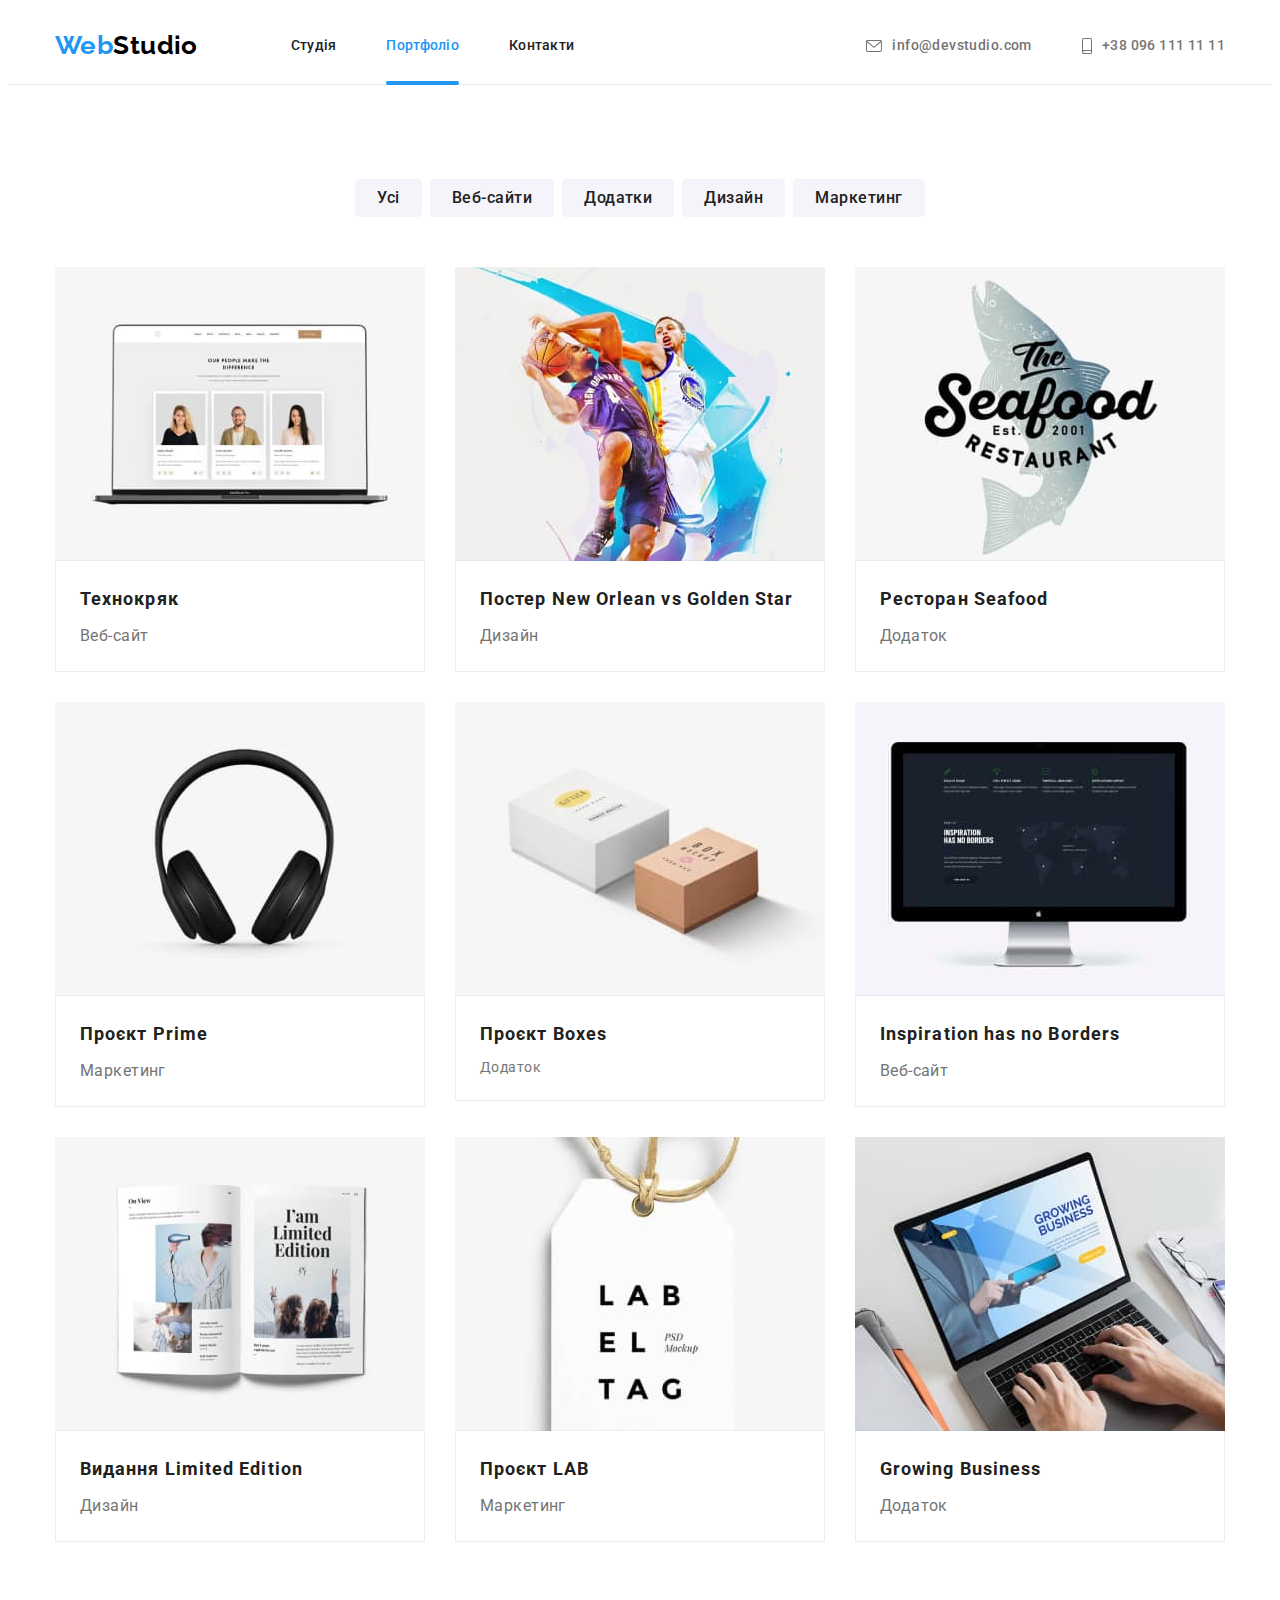
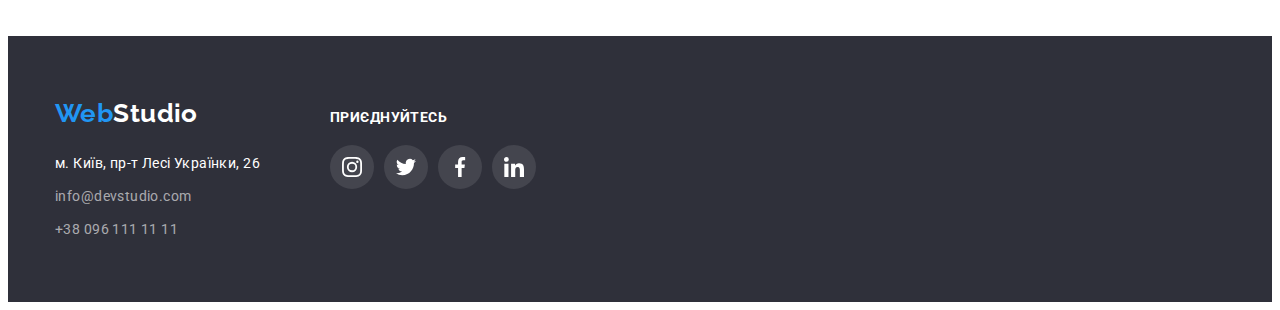
==== portfolio.html @ 50a2c6bc "Initial commit" ====
<!DOCTYPE html>
<html lang="uk">
  <head>
    <meta charset="UTF-8" />
    <meta http-equiv="X-UA-Compatible" content="IE=edge" />
    <meta name="viewport" content="width=device-width, initial-scale=1.0" />
    <title>Portfolio</title>
    <!-- Front -->
    <link rel="preconnect" href="https://fonts.googleapis.com" />
    <link rel="preconnect" href="https://fonts.gstatic.com" crossorigin />
    <link
      href="https://fonts.googleapis.com/css2?family=Raleway:wght@700&family=Roboto:wght@400;500;700;900&display=swap"
      rel="stylesheet"
    />
    <!-- Style -->
    <link
      rel="stylesheet"
      href="https://cdnjs.cloudflare.com/ajax/libs/modern-normalize/1.1.0/modern-normalize.min.css"
      integrity="sha512-wpPYUAdjBVSE4KJnH1VR1HeZfpl1ub8YT/NKx4PuQ5NmX2tKuGu6U/JRp5y+Y8XG2tV+wKQpNHVUX03MfMFn9Q=="
      crossorigin="anonymous"
      referrerpolicy="no-referrer"
    />
    <link rel="stylesheet" href="./css/style.css" />
  </head>
  <body>
    <header>
      <div class="contener">
        <div class="header-contener">
          <nav class="nav-contener">
            <a href="./index.html" class="logo logo-web"
              ><span>Web</span><span class="logo-end">Studio</span>
            </a>

            <ul class="header-menu">
              <li>
                <a class="main-links" href="./index.html">Студія</a>
              </li>
              <li>
                <a class="main-links current" href="./portfolio.html"
                  >Портфоліо</a
                >
              </li>
              <li><a class="main-links" href="#">Контакти</a></li>
            </ul>
          </nav>

          <ul class="heade-contact">
            <li>
              <a class="contact-links" href="mailto:info@devstudio.com">
                <svg class="contact-links-icon" width="16" height="12">
                  <use href="./images/icons.svg#icon-envelope"></use>
                </svg>
                info@devstudio.com</a
              >
            </li>
            <li>
              <a class="contact-links" href="tel:+380961111111">
                <svg class="contact-links-icon" width="10" height="16">
                  <use href="./images/icons.svg#icon-smartphone "></use>
                </svg>
                +38 096 111 11 11</a
              >
            </li>
          </ul>
        </div>
      </div>
    </header>

    <main>
      <section class="section">
        <div class="contener">
          <h1 class="visually-hidden">Портфоліо</h1>
          <ul class="portfolio-button">
            <li><button class="button" type="button">Усі</button></li>
            <li><button class="button" type="button">Веб-сайти</button></li>
            <li><button class="button" type="button">Додатки</button></li>
            <li><button class="button" type="button">Дизайн</button></li>
            <li><button class="button" type="button">Маркетинг</button></li>
          </ul>

          <ul class="title-list">
            <li class="title-item">
              <a href="#" class="title-link">
                <div class="description-contener">
                  <div class="description-title">
                    <p>
                      Ресурс пропонує комплексні пропозиції з різним рівнем
                      функціоналу та сервісів. Все це дозволить відвідувачу
                      отримати вичерпні відомості про компанію чи приватну
                      особу.
                    </p>
                  </div>
                  <img
                    src="./images/desktop.jpg"
                    alt="Ноутбут з відкритою веб-сторінкою"
                    width="370"
                    height="294"
                  />
                </div>
                <div class="title-contener">
                  <h3 class="title-project">Технокряк</h3>
                  <p class="title-navigation">Веб-сайт</p>
                </div>
              </a>
            </li>
            <li class="title-item">
              <a href="#" class="title-link">
                <div class="description-contener">
                  <div class="description-title">
                    <p>
                      Ресурс пропонує комплексні пропозиції з різним рівнем
                      функціоналу та сервісів. Все це дозволить відвідувачу
                      отримати вичерпні відомості про компанію чи приватну
                      особу.
                    </p>
                  </div>
                  <img
                    src="./images/backetball.jpg"
                    alt="Двоє баскетбольних гравців з м'ячем"
                    width="370"
                    height="294"
                  />
                </div>
                <div class="title-contener">
                  <h3 class="title-project">
                    Постер New Orlean vs Golden Star
                  </h3>
                  <p class="title-navigation">Дизайн</p>
                </div>
              </a>
            </li>
            <li class="title-item">
              <a href="#" class="title-link">
                <div class="description-contener">
                  <div class="description-title">
                    <p>
                      Ресурс пропонує комплексні пропозиції з різним рівнем
                      функціоналу та сервісів. Все це дозволить відвідувачу
                      отримати вичерпні відомості про компанію чи приватну
                      особу.
                    </p>
                  </div>
                  <img
                    src="./images/restoran.jpg"
                    alt="Назва морського ресторану на фоні риби"
                    width="370"
                    height="294"
                  />
                </div>
                <div class="title-contener">
                  <h3 class="title-project">Ресторан Seafood</h3>
                  <p class="title-navigation">Додаток</p>
                </div>
              </a>
            </li>
            <li class="title-item">
              <a href="#" class="title-link">
                <div class="description-contener">
                  <div class="description-title">
                    <p>
                      Ресурс пропонує комплексні пропозиції з різним рівнем
                      функціоналу та сервісів. Все це дозволить відвідувачу
                      отримати вичерпні відомості про компанію чи приватну
                      особу.
                    </p>
                  </div>
                  <img
                    src="./images/headphone.jpg"
                    alt="Чорні, великі навушники"
                    width="370"
                    height="294"
                  />
                </div>
                <div class="title-contener">
                  <h3 class="title-project">Проєкт Prime</h3>
                  <p class="title-navigation">Маркетинг</p>
                </div>
              </a>
            </li>
            <li class="title-item">
              <a href="#" class="title-link">
                <div class="description-contener">
                  <div class="description-title">
                    <p>
                      Ресурс пропонує комплексні пропозиції з різним рівнем
                      функціоналу та сервісів. Все це дозволить відвідувачу
                      отримати вичерпні відомості про компанію чи приватну
                      особу.
                    </p>
                  </div>
                  <img
                    src="./images/boxes.jpg"
                    alt="Дві кробки різного кольору й розміру"
                    width="370"
                    height="294"
                  />
                </div>
                <div class="title-contener">
                  <h3 class="title-project">Проєкт Boxes</h3>
                  <p>Додаток</p>
                </div>
              </a>
            </li>
            <li class="title-item">
              <a href="#" class="title-link">
                <div class="description-contener">
                  <div class="description-title">
                    <p>
                      Ресурс пропонує комплексні пропозиції з різним рівнем
                      функціоналу та сервісів. Все це дозволить відвідувачу
                      отримати вичерпні відомості про компанію чи приватну
                      особу.
                    </p>
                  </div>
                  <img
                    src="./images/pc.jpg"
                    alt="Увімкнений монітор з сайтом"
                    width="370"
                    height="294"
                  />
                </div>
                <div class="title-contener">
                  <h3 class="title-project">Inspiration has no Borders</h3>
                  <p class="title-navigation">Веб-сайт</p>
                </div>
              </a>
            </li>
            <li class="title-item">
              <a href="#" class="title-link">
                <div class="description-contener">
                  <div class="description-title">
                    <p>
                      Ресурс пропонує комплексні пропозиції з різним рівнем
                      функціоналу та сервісів. Все це дозволить відвідувачу
                      отримати вичерпні відомості про компанію чи приватну
                      особу.
                    </p>
                  </div>
                  <img
                    src="./images/book.jpg"
                    alt="Вікритий журнал із статтею"
                    width="370"
                    height="294"
                  />
                </div>
                <div class="title-contener">
                  <h3 class="title-project">Видання Limited Edition</h3>
                  <p class="title-navigation">Дизайн</p>
                </div>
              </a>
            </li>
            <li class="title-item">
              <a href="#" class="title-link">
                <div class="description-contener">
                  <div class="description-title">
                    <p>
                      Ресурс пропонує комплексні пропозиції з різним рівнем
                      функціоналу та сервісів. Все це дозволить відвідувачу
                      отримати вичерпні відомості про компанію чи приватну
                      особу.
                    </p>
                  </div>
                  <img
                    src="./images/lable.jpg"
                    alt="Бірка з назвою проекту"
                    width="370"
                    height="294"
                  />
                </div>
                <div class="title-contener">
                  <h3 class="title-project">Проєкт LAB</h3>
                  <p class="title-navigation">Маркетинг</p>
                </div>
              </a>
            </li>
            <li class="title-item">
              <a href="#" class="title-link">
                <div class="description-contener">
                  <div class="description-title">
                    <p>
                      Ресурс пропонує комплексні пропозиції з різним рівнем
                      функціоналу та сервісів. Все це дозволить відвідувачу
                      отримати вичерпні відомості про компанію чи приватну
                      особу.
                    </p>
                  </div>
                  <img
                    src="./images/notebook.jpg"
                    alt="Робота за ноутбуком над бізнесом"
                    width="370"
                    height="294"
                  />
                </div>
                <div class="title-contener">
                  <h3 class="title-project">Growing Business</h3>
                  <p class="title-navigation">Додаток</p>
                </div>
              </a>
            </li>
          </ul>
        </div>
      </section>
    </main>

    <footer class="context-section">
      <div class="contener footer-contener">
        <div class="footer-address-contener">
          <a href="./index.html" class="logo logo-web logo-footer"
            ><span>Web</span><span class="logo-end">Studio</span>
          </a>
          <address>
            <ul class="address-list">
              <li class="address-item">
                <a
                  class="contact-adress"
                  href="https://goo.gl/maps/CPtrU1FHBa2aNyZL9"
                  target="_blank"
                  rel="noopener noreferrer nofollow"
                  >м. Київ, пр-т Лесі Українки, 26</a
                >
              </li>
              <li class="address-item">
                <a class="contact" href="mailto:info@devstudio.com"
                  >info@devstudio.com</a
                >
              </li>
              <li class="address-item">
                <a class="contact" href="tel:+380961111111"
                  >+38 096 111 11 11</a
                >
              </li>
            </ul>
          </address>
        </div>
        <div class="footer-sosial-contener">
          <h3 class="footer-headline">приєднуйтесь</h3>
          <ul class="footer-sosial-list">
            <li class="footer-sosial-item">
              <a href="#" class="footer-sosial-links">
                <svg width="20" height="20">
                  <use href="./images/icons.svg#icon-instagram"></use>
                </svg>
              </a>
            </li>
            <li class="footer-sosial-item">
              <a href="#" class="footer-sosial-links">
                <svg width="20" height="20">
                  <use href="./images/icons.svg#icon-twitter"></use>
                </svg>
              </a>
            </li>
            <li class="footer-sosial-item">
              <a href="#" class="footer-sosial-links">
                <svg width="20" height="20">
                  <use href="./images/icons.svg#icon-facebook"></use>
                </svg>
              </a>
            </li>
            <li class="footer-sosial-item">
              <a href="#" class="footer-sosial-links">
                <svg width="20" height="20">
                  <use href="./images/icons.svg#icon-linkedin"></use>
                </svg>
              </a>
            </li>
          </ul>
        </div>
      </div>
    </footer>
  </body>
</html>
---- css/style.css ----
* {
  box-sizing: border-box;
}
:root {
  --title-color: #212121;
  --text-color: #757575;
  --accent-color: white;
  --icon-color: #afb1b8;
  --press-color: #188ce8;
  --active-color: #2196f3;

  --background-section: #2f303a;
  --secondary-backgroun: #f5f4fa;
  --background-hero: #c4c4c4;

  --border-color: #ececec;
  --second-border-color: #eeeeee;
}

/* Ресет */
/* Стили для обнуления верхних отступов у элементов */
h1,
h2,
h3,
h4,
h5,
h6,
p {
  margin-top: 0;
  margin-bottom: 0;
}
/* Класс для обнуления базовых свойств у списков (ul) */
.list {
  list-style: none;
  padding-left: 0;
  margin: 0;
}
/* Класс для обнуления базовых свойств у ссылок */
.link {
  text-decoration: none;
  color: inherit;
}
/* Свойства для корректного отображения картинок */
img {
  display: block;
  max-width: 100%;
  height: auto;
}
/* Свойства для обнуления курсива у address */
address {
  font-style: normal;
}

ul {
  list-style-type: none;
  padding-left: 0;
  margin: 0;
}
a {
  text-decoration: none;
}
nav > ul {
  letter-spacing: 0.02em;
}
body {
  font-family: 'Roboto', sans-serif;
  font-size: 14px;
  line-height: 1.714;
  color: var(--text-color);
  letter-spacing: 0.03em;
  background-color: var(--accent-color);
}
.visually-hidden {
  clip: rect(0 0 0 0);
  clip-path: inset(50%);
  height: 1px;
  overflow: hidden;
  position: absolute;
  white-space: nowrap;
  width: 1px;
}
.section {
  padding: 94px 0;
}
.contener {
  width: 1200px;
  padding: 0 15px;
  margin: 0 auto;
}

/* Header */
header {
  background-color: var(--accent-color);
  border-bottom: 1px solid var(--border-color);
}
.header-contener {
  display: flex;
  justify-content: space-between;
}
.logo {
  font-family: 'Raleway', sans-serif;
  font-weight: 700;
  font-size: 26px;
  line-height: 1.1907;
}
.logo-web {
  color: var(--active-color);
  font-size: 26px;
  line-height: 1.383;
}
.logo-end {
  color: #000;
}
.context-section .logo-end {
  color: var(--accent-color);
}
.nav-contener {
  display: flex;
  justify-content: space-between;
  align-items: center;
  gap: 93px;
}
.header-menu {
  display: flex;
  gap: 50px;
  padding-inline-start: 0;
}
.heade-contact {
  display: flex;
  justify-content: flex-end;
  gap: 50px;
}
.main-links {
  display: block;
  position: relative;
  padding: 30px 0;
  font-size: 14px;
  line-height: 1.14;
  font-weight: 500;
  text-decoration: none;
  color: var(--title-color);
  transition: color 250ms cubic-bezier(0.4, 0, 0.2, 1);
}
.main-links.current {
  color: var(--active-color);
}
.main-links.current::after {
  content: '';
  position: absolute;
  width: 100%;
  bottom: -1px;
  left: 0;
  height: 4px;
  background-color: var(--active-color);
  border-radius: 2px;
}
.main-links:hover,
.main-links:focus {
  color: var(--active-color);
}
.contact-links {
  display: flex;
  align-items: center;
  padding: 30px 0;
  color: var(--text-color);
  font-size: 14px;
  line-height: 1.14;
  font-weight: 500;
  text-decoration: none;
  transition: color 250ms cubic-bezier(0.4, 0, 0.2, 1);
}
.contact-links:hover,
.contact-links:focus {
  color: var(--active-color);
}
.contact-links-icon {
  fill: currentColor;
  margin-right: 10px;
}
.contact {
  font-style: normal;
  color: rgba(255, 255, 255, 0.6);
  transition: color 250ms cubic-bezier(0.4, 0, 0.2, 1);
}
.contact:hover,
.contact:focus {
  color: var(--active-color);
}

.contact-adress {
  color: var(--accent-color);
  font-style: normal;
  transition: color, 250ms cubic-bezier(0.4, 0, 0.2, 1);
}
.contact-adress:hover,
.contact-adress:focus {
  color: color var(--active-color);
}

.context-section {
  background-color: var(--background-section);
}

/* Hero section */
.hero-section {
  max-width: 1600px;
  margin: auto;
  padding: 200px 0;
  background-image: linear-gradient(
      to right,
      rgba(47, 48, 58, 0.4),
      rgba(47, 48, 58, 0.4)
    ),
    url(../images/background-team.jpg);
  background-color: var(--background-hero);
  background-position: center;
  background-repeat: no-repeat;
  background-size: cover;
}
.hero-title {
  margin-bottom: 30px;
  color: var(--accent-color);
  font-size: 44px;
  line-height: 1.363;
  font-weight: 900;
  text-align: center;
  text-transform: uppercase;
  letter-spacing: 0.06em;
}
.button {
  padding: 6px 22px;
  color: var(--title-color);
  background-color: var(--secondary-backgroun);
  font-weight: 500;
  font-size: 16px;
  line-height: 1.625;
  text-align: center;
  font-family: inherit;
  cursor: pointer;
  border-style: none;
  border-radius: 4px;
  letter-spacing: 0.03em;
  transition: background-color, box-shadow, color,
    250ms cubic-bezier(0.4, 0, 0.2, 1);
}
.button:hover,
.button:focus {
  background-color: var(--active-color);
  color: var(--accent-color);
  box-shadow: 0px 3px 1px rgba(0, 0, 0, 0.1), 0px 1px 2px rgba(0, 0, 0, 0.08),
    0px 2px 2px rgba(0, 0, 0, 0.12);
}
.hero-contener {
  text-align: center;
}
.hero-button {
  padding: 10px 32px;
  background-color: var(--active-color);
  color: var(--accent-color);
  font-weight: 700;
  font-size: 16px;
  line-height: 1.875;
  box-shadow: 0px 4px 4px rgba(0, 0, 0, 0.15);
  border-radius: 4px;
  border-style: none;
  font-family: inherit;
  cursor: pointer;
  letter-spacing: 0.06em;

  transition: background-color, 250ms cubic-bezier(0.4, 0, 0.2, 1);
}
.hero-button:hover,
.hero-button:focus {
  background-color: var(--press-color);
}

/* Benefits */
.benefits-section {
  padding-bottom: 0px;
}
.benefits {
  display: flex;
  gap: 30px;
}
.benefits-list {
  flex-basis: calc((100% - 60px) / 4);
}
.benefits-contener {
  display: flex;
  justify-content: center;
  width: 270px;
  height: 120px;
  margin-bottom: 30px;
  background-color: var(--secondary-backgroun);
}
.benefits-headline {
  margin-bottom: 10px;
  font-size: 14px;
  line-height: 1.152;
  color: var(--title-color);
}
/* Inform */

.inform-title {
  margin-bottom: 50px;
  color: var(--title-color);
  font-size: 36px;
  font-weight: 700;
  line-height: 1.1719;
  text-align: center;
}
.inform-list {
  display: flex;
  gap: 30px;
}
.inform-item {
  position: relative;
}
.description-of-information {
  display: flex;
  justify-content: center;
  align-items: center;
  position: absolute;
  bottom: 0;
  left: 0;
  width: 100%;
  height: 70px;
  background-color: rgba(47, 48, 58, 0.8);
}
.description-headline {
  color: var(--accent-color);
  text-transform: uppercase;
  text-align: center;
  font-size: 14px;
  line-height: 1.142;
}

/* Team */
.team-section {
  background-color: var(--secondary-backgroun);
}
.team-list {
  display: flex;
  gap: 30px;
}
.team-item {
  background-color: var(--accent-color);
  box-shadow: 0px 1px 3px rgba(0, 0, 0, 0.12), 0px 1px 1px rgba(0, 0, 0, 0.14),
    0px 2px 1px rgba(0, 0, 0, 0.2);
  border-radius: 0px 0px 4px 4px;
}
.team-contener {
  padding: 30px 0 30px;
}
.team {
  margin-bottom: 10px;
  color: var(--title-color);
  font-weight: 500;
  font-size: 16px;
  line-height: 1.1719;
  text-align: center;
}

.job-title {
  margin-bottom: 10px;
  font-size: 16px;
  line-height: 1.1719;
  text-align: center;
  font-style: normal;
}
.sosial-list {
  display: flex;
  justify-content: center;
  gap: 10px;
}
.sosial-links {
  display: flex;
  justify-content: center;
  align-items: center;
  width: 44px;
  height: 44px;
  fill: var(--icon-color);
  border-radius: 50%;
  transition: background-color, fill, 250ms cubic-bezier(0.4, 0, 0.2, 1);
}
.sosial-links:hover,
.sosial-links:focus {
  fill: var(--accent-color);
  background-color: var(--active-color);
}

/* Portfolio */
.portfolio-button {
  display: flex;
  justify-content: center;
  gap: 8px;
  margin-bottom: 50px;
  margin-top: 0;
}
.title-list {
  display: flex;
  gap: 30px;
  flex-wrap: wrap;
}
.title-item {
  flex-basis: calc((100% - 60px) / 3);
}
.title-link {
  display: block;
  color: var(--text-color);

  transition: box-shadow 250ms cubic-bezier(0.4, 0, 0.2, 1);
}
.title-link:hover,
.title-link:focus {
  box-shadow: 0px 1px 1px rgba(0, 0, 0, 0.12), 0px 4px 4px rgba(0, 0, 0, 0.06),
    1px 4px 6px rgba(0, 0, 0, 0.16);
}
.description-contener {
  position: relative;
  overflow: hidden;
}
.description-title {
  display: flex;
  justify-content: center;
  align-items: center;
  position: absolute;
  bottom: 0;
  left: 0;
  width: 100%;
  padding: 63px 24px;
  background-color: rgba(33, 150, 243, 0.9);
  color: var(--accent-color);
  line-height: 1.555;
  font-size: 18px;
  transform: translateY(100%);
  transition: transform 250ms cubic-bezier(0.4, 0, 0.2, 1);
}
.title-link:hover .description-title {
  transform: translateY(0);
  height: 294px;
}
.title-contener {
  padding: 20px 24px;
  border-left: 1px solid var(--second-border-color);
  border-right: 1px solid var(--second-border-color);
  border-bottom: 1px solid var(--second-border-color);
}
.title-project {
  margin-bottom: 4px;
  color: var(--title-color);
  font-weight: 700;
  font-size: 18px;
  line-height: 2;
  letter-spacing: 0.06em;
}
.title-navigation {
  margin: 0;
  font-size: 16px;
  line-height: 1.875;
}

/* Client */
.client-list {
  display: flex;
  gap: 30px;
  justify-content: center;
}
.client-item {
  width: 170px;
  height: 92px;
}
.client-contener {
  width: 100%;
  height: 100%;
}
.link-clien {
  display: flex;
  padding: 16px 32px;
  fill: var(--icon-color);
  border-radius: 4px;
  border: 1px solid var(--icon-color);
  transition: border, fill, 250ms cubic-bezier(0.4, 0, 0.2, 1);
}
.link-clien:hover,
.link-clien:focus {
  fill: var(--active-color);
  border: 1px solid var(--active-color);
}

/* Footer */
.footer-contener {
  display: flex;
  gap: 70px;
  align-items: baseline;
  padding: 60px 15px;
}
.logo-footer {
  display: block;
  margin-bottom: 20px;
}
.address-list {
  margin: 0;
}
.address-item:not(:last-child) {
  margin-bottom: 9px;
}
.footer-sosial-contener {
  display: flex;
  flex-direction: column;
}
.footer-headline {
  margin-bottom: 20px;
  text-transform: uppercase;
  font-size: 14px;
  line-height: 1.142;
  color: var(--accent-color);
}
.footer-sosial-list {
  display: flex;
  gap: 10px;
}
.footer-sosial-links {
  display: flex;
  justify-content: center;
  align-items: center;
  width: 44px;
  height: 44px;
  fill: var(--accent-color);
  background-color: rgba(255, 255, 255, 0.1);
  border-radius: 50%;
  transition: background-color, fill, 250ms cubic-bezier(0.4, 0, 0.2, 1);
}
.footer-sosial-links:hover,
.footer-sosial-links:focus {
  fill: var(--accent-color);
  background-color: var(--active-color);
}

/* Modal */
.backdrop {
  position: fixed;
  top: 0;
  left: 0;
  width: 100%;
  height: 100%;
  background-color: rgba(0, 0, 0, 0.2);
  opacity: 1;

  transition: opacity 250ms cubic-bezier(0.4, 0, 0.2, 1);
}
.is-hidden {
  opacity: 0;
  pointer-events: none;
}
.modal {
  position: absolute;
  top: 50%;
  left: 50%;
  padding-top: 8px;
  padding-right: 8px;
  width: 100%;
  max-width: 528px;
  height: 100%;
  max-height: 581px;
  box-shadow: 0px 1px 3px rgba(0, 0, 0, 0.12), 0px 1px 1px rgba(0, 0, 0, 0.14),
    0px 2px 1px rgba(0, 0, 0, 0.2);
  border-radius: 4px;
  background-color: var(--accent-color);
  transform: translate(-50%, -50%) scale(1);
  transition: transform 250ms cubic-bezier(0.4, 0, 0.2, 1);
}
.backdrop.is-hidden .modal {
  transform: translate(-100%, -50%) scale(0.75) rotate(-5deg);
}

.close-button {
  display: flex;
  justify-content: center;
  align-items: center;
  position: absolute;
  top: 8px;
  right: 8px;
  width: 30px;
  height: 30px;
  cursor: pointer;
  background-color: var(--accent-color);
  border-radius: 50%;
  border: 1px solid rgba(0, 0, 0, 0.1);
}
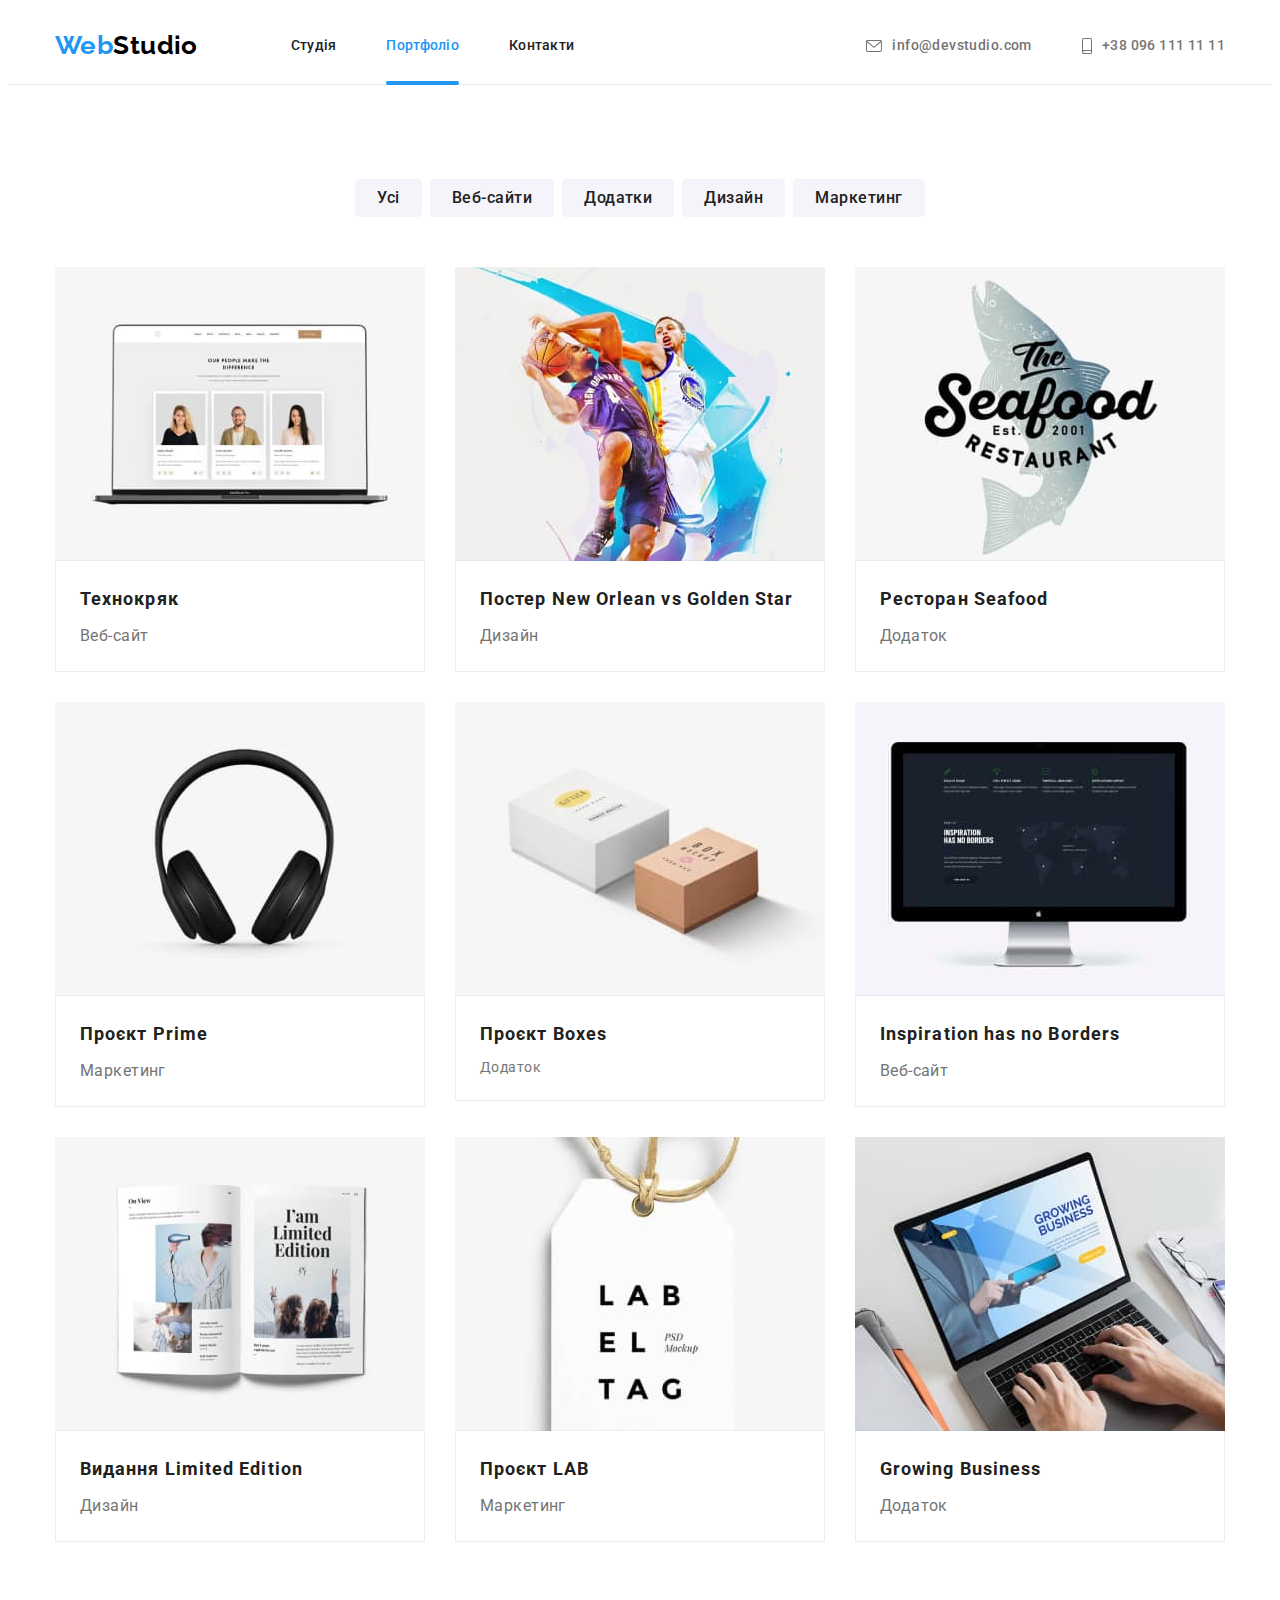
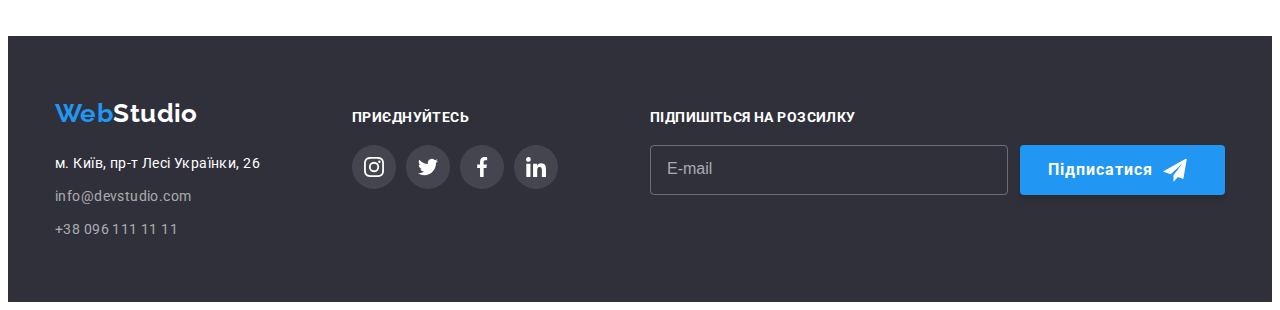
==== commit cbc3fec5: "hw6" ====
--- a/portfolio.html
+++ b/portfolio.html
@@ -365,6 +365,26 @@
             </li>
           </ul>
         </div>
+        <form autocomplete="on">
+          <label for="sub-email" class="form-lable-footer">
+            <h3 class="footer-headline">Підпишіться на розсилку</h3>
+          </label>
+          <div class="form-footer">
+            <input
+              class="sub-email"
+              type="email"
+              name="sub-email"
+              id="sub-email"
+              placeholder="E-mail"
+            />
+            <button class="footer-buttom" type="submit">
+              Підписатися
+              <svg class="footer-buttom-icon" width="24" height="24">
+                <use href="./images/icons.svg#icon-send"></use>
+              </svg>
+            </button>
+          </div>
+        </form>
       </div>
     </footer>
   </body>
--- a/css/style.css
+++ b/css/style.css
@@ -493,6 +493,7 @@
   display: flex;
   gap: 70px;
   align-items: baseline;
+  justify-content: space-between;
   padding: 60px 15px;
 }
 .logo-footer {
@@ -535,6 +536,53 @@
 .footer-sosial-links:focus {
   fill: var(--accent-color);
   background-color: var(--active-color);
+}
+.form-footer {
+  display: flex;
+  align-items: center;
+  gap: 12px;
+}
+.sub-email {
+  padding: 0 12px 0 16px;
+  width: 358px;
+  height: 50px;
+  color: var(--accent-color);
+  border: 1px solid rgba(255, 255, 255, 0.3);
+  border-radius: 4px;
+  background-color: transparent;
+  outline: none;
+}
+.sub-email::placeholder {
+  color: rgba(255, 255, 255, 0.6);
+  font-size: 16px;
+  font-weight: 400px;
+  line-height: 1.25;
+}
+.footer-buttom {
+  display: flex;
+  align-items: center;
+  padding: 10px 28px;
+  width: 205px;
+  fill: var(--accent-color);
+  background-color: var(--active-color);
+  color: var(--accent-color);
+  font-weight: 700;
+  font-size: 16px;
+  line-height: 1.875;
+  box-shadow: 0px 4px 4px rgba(0, 0, 0, 0.15);
+  border-radius: 4px;
+  border-style: none;
+  font-family: inherit;
+  cursor: pointer;
+  letter-spacing: 0.06em;
+  transition: background-color, 250ms cubic-bezier(0.4, 0, 0.2, 1);
+}
+.footer-buttom:hover,
+.footer-buttom:focus {
+  background-color: var(--press-color);
+}
+.footer-buttom-icon {
+  margin-left: 10px;
 }
 
 /* Modal */
@@ -557,12 +605,11 @@
   position: absolute;
   top: 50%;
   left: 50%;
-  padding-top: 8px;
-  padding-right: 8px;
   width: 100%;
   max-width: 528px;
   height: 100%;
   max-height: 581px;
+  padding: 40px 39px 40px 41px;
   box-shadow: 0px 1px 3px rgba(0, 0, 0, 0.12), 0px 1px 1px rgba(0, 0, 0, 0.14),
     0px 2px 1px rgba(0, 0, 0, 0.2);
   border-radius: 4px;
@@ -571,7 +618,15 @@
   transition: transform 250ms cubic-bezier(0.4, 0, 0.2, 1);
 }
 .backdrop.is-hidden .modal {
-  transform: translate(-100%, -50%) scale(0.75) rotate(-5deg);
+  transform: translate(-100%, -50%) scale(0.75) rotate(-50deg);
+}
+
+.modal-title {
+  margin-bottom: 12px;
+  font-size: 20px;
+  line-height: 1.15;
+  text-align: center;
+  color: var(--title-color);
 }
 
 .close-button {
@@ -587,4 +642,118 @@
   background-color: var(--accent-color);
   border-radius: 50%;
   border: 1px solid rgba(0, 0, 0, 0.1);
-}
+  transition: fill, 250ms cubic-bezier(0.4, 0, 0.2, 1);
+}
+.close-button:hover,
+.close-button:focus {
+  fill: var(--active-color);
+}
+
+/* Form */
+.form-lable {
+  margin-bottom: 4px;
+}
+.form-input {
+  padding: 0 12px 0 42px;
+  height: 40px;
+  max-width: 448px;
+  width: 100%;
+  border: 1px solid rgba(33, 33, 33, 0.2);
+  border-radius: 4px;
+  outline: none;
+  transition: border-colorl, 250ms cubic-bezier(0.4, 0, 0.2, 1);
+}
+.form-input:hover,
+.form-input:focus {
+  cursor: pointer;
+  border-color: var(--active-color);
+}
+.form-input:hover + .form-icon,
+.form-input:focus + .form-icon {
+  fill: var(--active-color);
+}
+.form-textarea {
+  margin-bottom: 20px;
+  padding: 12px 16px;
+  height: 120px;
+  max-width: 448px;
+  width: 100%;
+  border: 1px solid rgba(33, 33, 33, 0.2);
+  border-radius: 4px;
+  outline: none;
+  resize: none;
+  transition: border-colorl, 250ms cubic-bezier(0.4, 0, 0.2, 1);
+}
+.form-textarea::placeholder {
+  font-weight: 400;
+  font-size: 12px;
+  line-height: 1.166;
+  color: rgba(117, 117, 117, 0.5);
+}
+.form-textarea:hover,
+.form-textareat:focus {
+  cursor: pointer;
+  border-color: var(--active-color);
+}
+.form-contener {
+  position: relative;
+  margin-bottom: 10px;
+}
+.form-icon {
+  position: absolute;
+  left: 15px;
+  top: 50%;
+  transform: translateY(-50%);
+  transition: fill, 250ms cubic-bezier(0.4, 0, 0.2, 1);
+}
+.form-checkbox {
+  margin-bottom: 20px;
+}
+.button-check {
+  display: block;
+  margin: 0 auto;
+  padding: 10px 52px;
+  background-color: var(--active-color);
+  color: var(--accent-color);
+  font-weight: 700;
+  font-size: 16px;
+  line-height: 1.875;
+  box-shadow: 0px 4px 4px rgba(0, 0, 0, 0.15);
+  border-radius: 4px;
+  border-style: none;
+  font-family: inherit;
+  cursor: pointer;
+  letter-spacing: 0.06em;
+
+  transition: background-color, 250ms cubic-bezier(0.4, 0, 0.2, 1);
+}
+.button-check:hover,
+.button-check:focus {
+  background-color: var(--press-color);
+}
+.form-checkbox {
+  display: flex;
+}
+.form-lable-checkbox {
+  position: relative;
+  padding-left: 23px;
+}
+.checkbox {
+  appearance: none;
+}
+.checkbox-icon {
+  position: absolute;
+  margin: 4px 8px 0 0;
+  fill: transparent;
+  border-radius: 2px;
+  border: 2px solid var(--title-color);
+}
+.checkbox:checked + .checkbox-icon {
+  fill: var(--accent-color);
+  background-color: var(--active-color);
+  border-color: var(--active-color);
+}
+.checkbox-link {
+  color: var(--active-color);
+  text-decoration: underline;
+}
